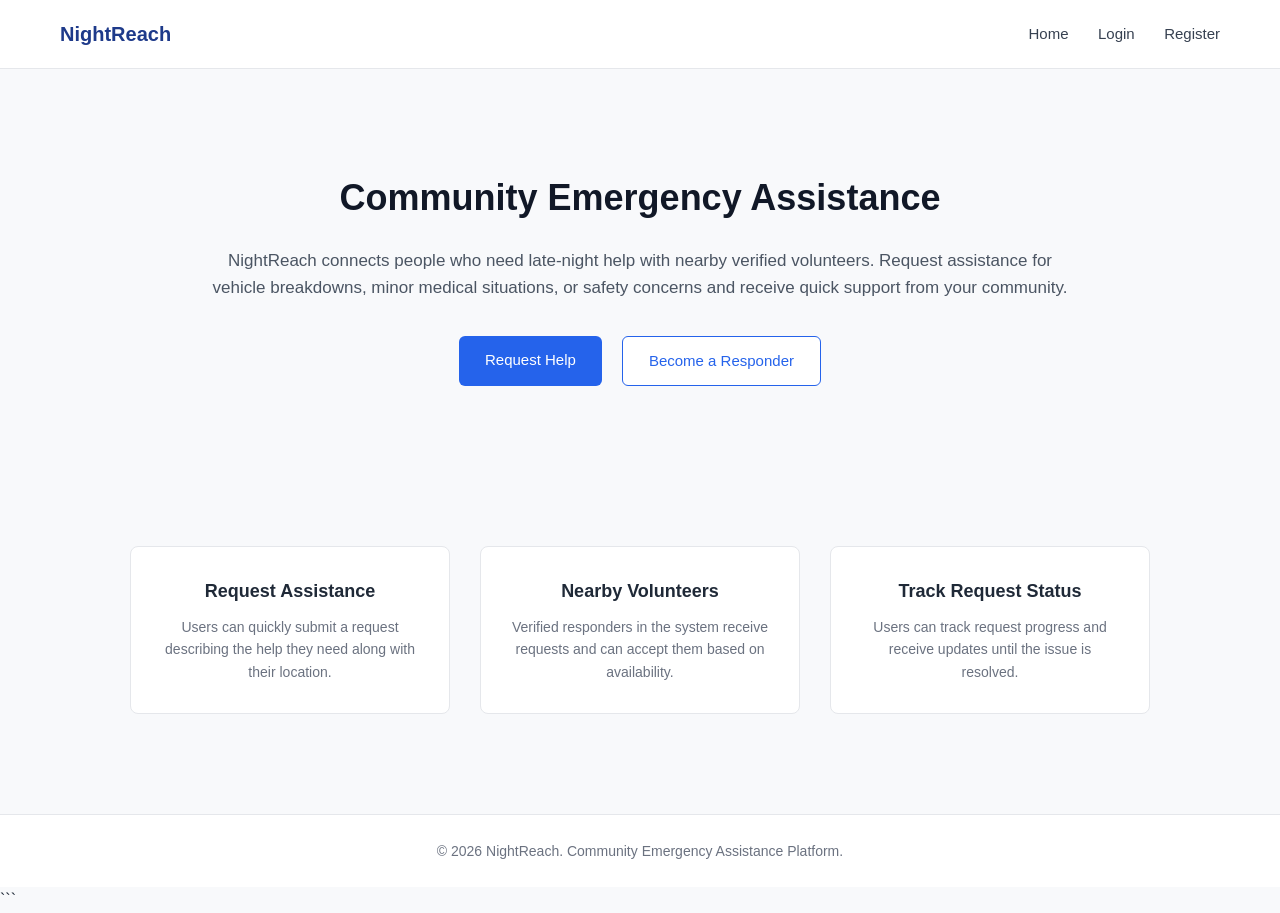
==== index.html @ 80c76813 "index added" ====
<!DOCTYPE html>
<html lang="en">
<head>
<meta charset="UTF-8">
<meta name="viewport" content="width=device-width, initial-scale=1.0">
<title>NightReach - Community Emergency Assistance</title>

<style>

/* ---------- GENERAL ---------- */

*{
margin:0;
padding:0;
box-sizing:border-box;
font-family: Arial, Helvetica, sans-serif;
}

body{
background:#f8f9fb;
color:#1f2937;
line-height:1.6;
}

/* ---------- NAVBAR ---------- */

.navbar{
display:flex;
justify-content:space-between;
align-items:center;
padding:18px 60px;
background:#ffffff;
border-bottom:1px solid #e5e7eb;
}

.logo{
font-size:20px;
font-weight:600;
color:#1e3a8a;
}

.nav-links a{
margin-left:25px;
text-decoration:none;
color:#374151;
font-size:15px;
}

.nav-links a:hover{
color:#2563eb;
}

/* ---------- HERO SECTION ---------- */

.hero{
text-align:center;
padding:100px 20px;
max-width:900px;
margin:auto;
}

.hero h1{
font-size:36px;
margin-bottom:20px;
color:#111827;
}

.hero p{
font-size:17px;
color:#4b5563;
margin-bottom:35px;
}

.hero-buttons{
display:flex;
justify-content:center;
gap:20px;
flex-wrap:wrap;
}

.btn-primary{
background:#2563eb;
color:white;
padding:12px 26px;
border:none;
border-radius:6px;
font-size:15px;
cursor:pointer;
text-decoration:none;
}

.btn-primary:hover{
background:#1e4ed8;
}

.btn-secondary{
background:white;
border:1px solid #2563eb;
color:#2563eb;
padding:12px 26px;
border-radius:6px;
font-size:15px;
cursor:pointer;
text-decoration:none;
}

.btn-secondary:hover{
background:#eff6ff;
}

/* ---------- FEATURES SECTION ---------- */

.features{
padding:60px 40px;
max-width:1100px;
margin:auto;
display:grid;
grid-template-columns:repeat(auto-fit,minmax(250px,1fr));
gap:30px;
}

.feature-card{
background:white;
padding:30px;
border-radius:8px;
border:1px solid #e5e7eb;
text-align:center;
}

.feature-card h3{
margin-bottom:10px;
font-size:18px;
}

.feature-card p{
font-size:14px;
color:#6b7280;
}

/* ---------- FOOTER ---------- */

.footer{
text-align:center;
padding:25px;
background:white;
border-top:1px solid #e5e7eb;
font-size:14px;
color:#6b7280;
margin-top:40px;
}

</style>
</head>

<body>

<!-- NAVBAR -->

<div class="navbar">
<div class="logo">NightReach</div>

<div class="nav-links">
<a href="#">Home</a>
<a href="login.html">Login</a>
<a href="register.html">Register</a>
</div>
</div>


<!-- HERO SECTION -->

<section class="hero">

<h1>Community Emergency Assistance</h1>

<p>
NightReach connects people who need late-night help with nearby verified volunteers.
Request assistance for vehicle breakdowns, minor medical situations, or safety concerns
and receive quick support from your community.
</p>

<div class="hero-buttons">
<a href="user/request_help.html" class="btn-primary">Request Help</a>
<a href="register.html" class="btn-secondary">Become a Responder</a>
</div>

</section>


<!-- FEATURES -->

<section class="features">

<div class="feature-card">
<h3>Request Assistance</h3>
<p>Users can quickly submit a request describing the help they need along with their location.</p>
</div>

<div class="feature-card">
<h3>Nearby Volunteers</h3>
<p>Verified responders in the system receive requests and can accept them based on availability.</p>
</div>

<div class="feature-card">
<h3>Track Request Status</h3>
<p>Users can track request progress and receive updates until the issue is resolved.</p>
</div>

</section>


<!-- FOOTER -->

<div class="footer">
© 2026 NightReach. Community Emergency Assistance Platform.
</div>


</body>
</html>
```
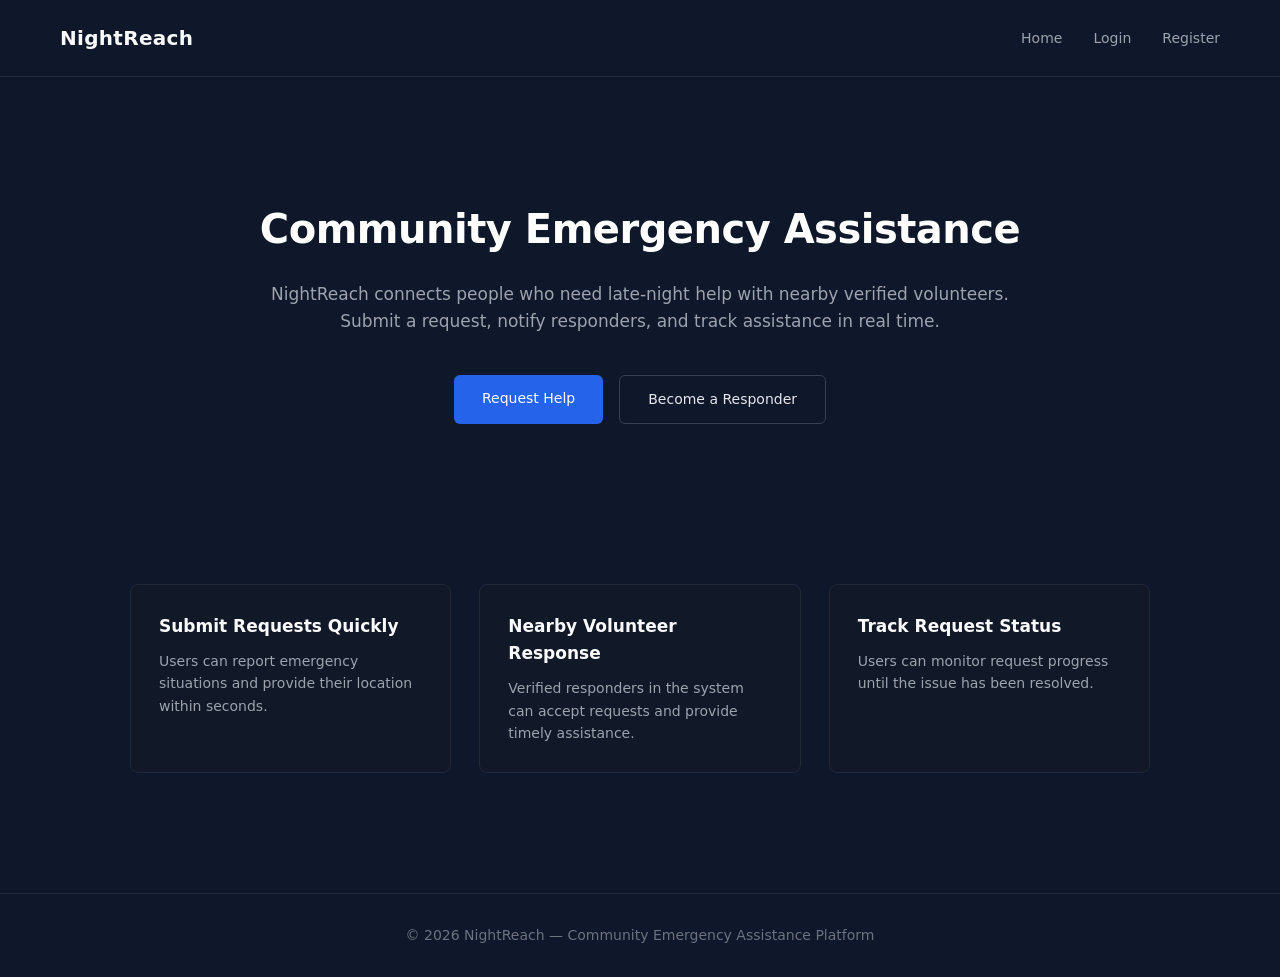
==== commit 3c9ce6f0: "Made index dark theme" ====
--- a/index.html
+++ b/index.html
@@ -1,25 +1,24 @@
-    
 <!DOCTYPE html>
 <html lang="en">
 <head>
 <meta charset="UTF-8">
 <meta name="viewport" content="width=device-width, initial-scale=1.0">
-<title>NightReach - Community Emergency Assistance</title>
+<title>NightReach — Community Emergency Assistance</title>
 
 <style>
 
-/* ---------- GENERAL ---------- */
+/* ---------- RESET ---------- */
 
 *{
 margin:0;
 padding:0;
 box-sizing:border-box;
-font-family: Arial, Helvetica, sans-serif;
+font-family: system-ui, -apple-system, Segoe UI, Roboto, Helvetica, Arial, sans-serif;
 }
 
 body{
-background:#f8f9fb;
-color:#1f2937;
+background:#0f172a;
+color:#e5e7eb;
 line-height:1.6;
 }
 
@@ -29,125 +28,128 @@
 display:flex;
 justify-content:space-between;
 align-items:center;
-padding:18px 60px;
-background:#ffffff;
-border-bottom:1px solid #e5e7eb;
+padding:22px 60px;
+border-bottom:1px solid #1f2937;
 }
 
 .logo{
 font-size:20px;
 font-weight:600;
-color:#1e3a8a;
+letter-spacing:0.3px;
+color:#f9fafb;
 }
 
 .nav-links a{
-margin-left:25px;
+margin-left:26px;
 text-decoration:none;
-color:#374151;
-font-size:15px;
+color:#9ca3af;
+font-size:14px;
+transition:color .2s;
 }
 
 .nav-links a:hover{
-color:#2563eb;
+color:#ffffff;
 }
 
 /* ---------- HERO SECTION ---------- */
 
 .hero{
+max-width:820px;
+margin:auto;
 text-align:center;
-padding:100px 20px;
-max-width:900px;
-margin:auto;
+padding:120px 20px 100px;
 }
 
 .hero h1{
-font-size:36px;
+font-size:40px;
+font-weight:600;
 margin-bottom:20px;
-color:#111827;
+letter-spacing:-0.5px;
+color:#ffffff;
 }
 
 .hero p{
 font-size:17px;
-color:#4b5563;
-margin-bottom:35px;
-}
+color:#9ca3af;
+margin-bottom:40px;
+}
+
+/* ---------- BUTTONS ---------- */
 
 .hero-buttons{
 display:flex;
 justify-content:center;
-gap:20px;
+gap:16px;
 flex-wrap:wrap;
 }
 
 .btn-primary{
 background:#2563eb;
 color:white;
-padding:12px 26px;
-border:none;
+padding:12px 28px;
 border-radius:6px;
-font-size:15px;
-cursor:pointer;
 text-decoration:none;
+font-size:14px;
+font-weight:500;
+transition:background .2s;
 }
 
 .btn-primary:hover{
-background:#1e4ed8;
+background:#1d4ed8;
 }
 
 .btn-secondary{
-background:white;
-border:1px solid #2563eb;
-color:#2563eb;
-padding:12px 26px;
+border:1px solid #374151;
+color:#e5e7eb;
+padding:12px 28px;
 border-radius:6px;
-font-size:15px;
-cursor:pointer;
 text-decoration:none;
+font-size:14px;
+transition:background .2s;
 }
 
 .btn-secondary:hover{
-background:#eff6ff;
-}
-
-/* ---------- FEATURES SECTION ---------- */
+background:#1f2937;
+}
+
+/* ---------- FEATURES ---------- */
 
 .features{
-padding:60px 40px;
 max-width:1100px;
 margin:auto;
+padding:60px 40px;
 display:grid;
-grid-template-columns:repeat(auto-fit,minmax(250px,1fr));
-gap:30px;
+grid-template-columns:repeat(auto-fit,minmax(240px,1fr));
+gap:28px;
 }
 
 .feature-card{
-background:white;
+background:#111827;
+padding:28px;
+border-radius:8px;
+border:1px solid #1f2937;
+}
+
+.feature-card h3{
+font-size:17px;
+margin-bottom:10px;
+color:#f9fafb;
+}
+
+.feature-card p{
+font-size:14px;
+color:#9ca3af;
+}
+
+/* ---------- FOOTER ---------- */
+
+.footer{
+margin-top:60px;
 padding:30px;
-border-radius:8px;
-border:1px solid #e5e7eb;
 text-align:center;
-}
-
-.feature-card h3{
-margin-bottom:10px;
-font-size:18px;
-}
-
-.feature-card p{
-font-size:14px;
+border-top:1px solid #1f2937;
 color:#6b7280;
-}
-
-/* ---------- FOOTER ---------- */
-
-.footer{
-text-align:center;
-padding:25px;
-background:white;
-border-top:1px solid #e5e7eb;
-font-size:14px;
-color:#6b7280;
-margin-top:40px;
+font-size:14px;
 }
 
 </style>
@@ -158,6 +160,7 @@
 <!-- NAVBAR -->
 
 <div class="navbar">
+
 <div class="logo">NightReach</div>
 
 <div class="nav-links">
@@ -165,10 +168,11 @@
 <a href="login.html">Login</a>
 <a href="register.html">Register</a>
 </div>
-</div>
-
-
-<!-- HERO SECTION -->
+
+</div>
+
+
+<!-- HERO -->
 
 <section class="hero">
 
@@ -176,13 +180,19 @@
 
 <p>
 NightReach connects people who need late-night help with nearby verified volunteers.
-Request assistance for vehicle breakdowns, minor medical situations, or safety concerns
-and receive quick support from your community.
+Submit a request, notify responders, and track assistance in real time.
 </p>
 
 <div class="hero-buttons">
-<a href="user/request_help.html" class="btn-primary">Request Help</a>
-<a href="register.html" class="btn-secondary">Become a Responder</a>
+
+<a href="user/request_help.html" class="btn-primary">
+Request Help
+</a>
+
+<a href="register.html" class="btn-secondary">
+Become a Responder
+</a>
+
 </div>
 
 </section>
@@ -193,18 +203,26 @@
 <section class="features">
 
 <div class="feature-card">
-<h3>Request Assistance</h3>
-<p>Users can quickly submit a request describing the help they need along with their location.</p>
+<h3>Submit Requests Quickly</h3>
+<p>
+Users can report emergency situations and provide their location
+within seconds.
+</p>
 </div>
 
 <div class="feature-card">
-<h3>Nearby Volunteers</h3>
-<p>Verified responders in the system receive requests and can accept them based on availability.</p>
+<h3>Nearby Volunteer Response</h3>
+<p>
+Verified responders in the system can accept requests and provide
+timely assistance.
+</p>
 </div>
 
 <div class="feature-card">
 <h3>Track Request Status</h3>
-<p>Users can track request progress and receive updates until the issue is resolved.</p>
+<p>
+Users can monitor request progress until the issue has been resolved.
+</p>
 </div>
 
 </section>
@@ -213,10 +231,9 @@
 <!-- FOOTER -->
 
 <div class="footer">
-© 2026 NightReach. Community Emergency Assistance Platform.
-</div>
-
+© 2026 NightReach — Community Emergency Assistance Platform
+</div>
 
 </body>
 </html>
-```
+
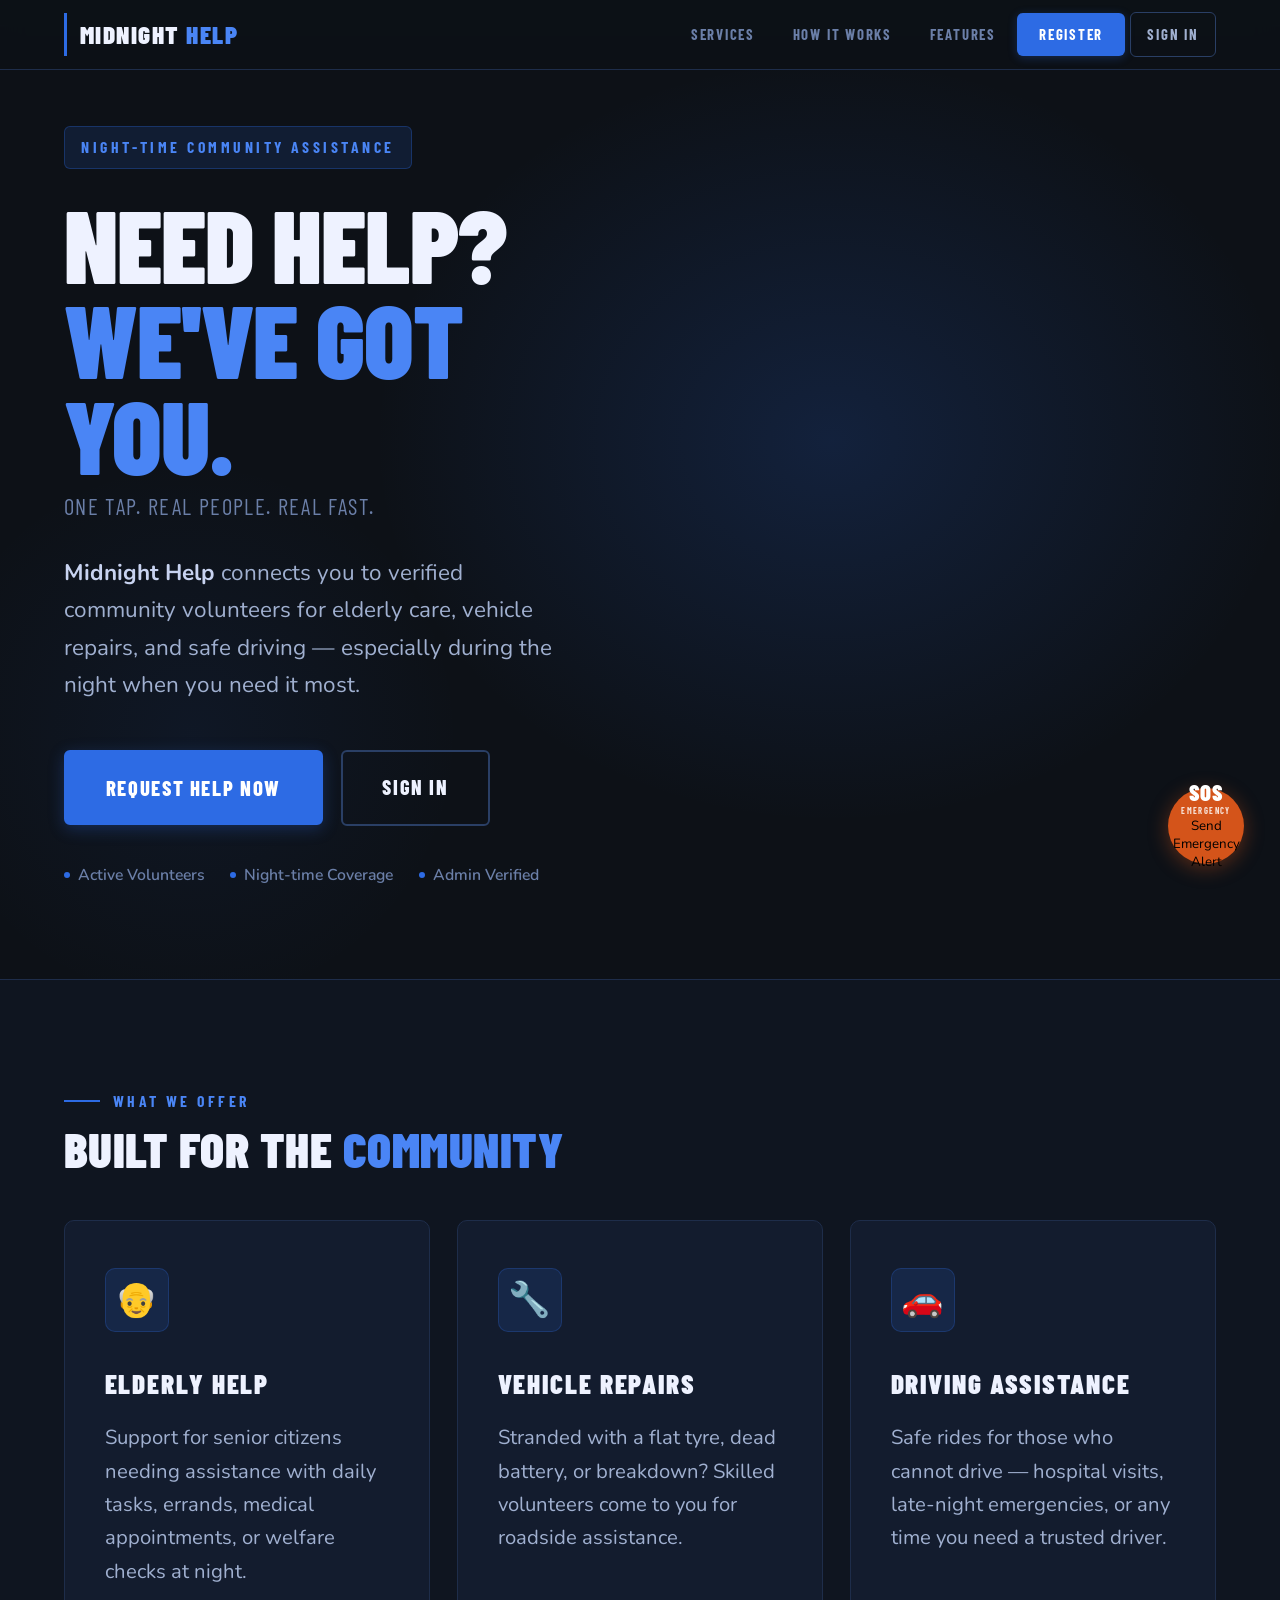
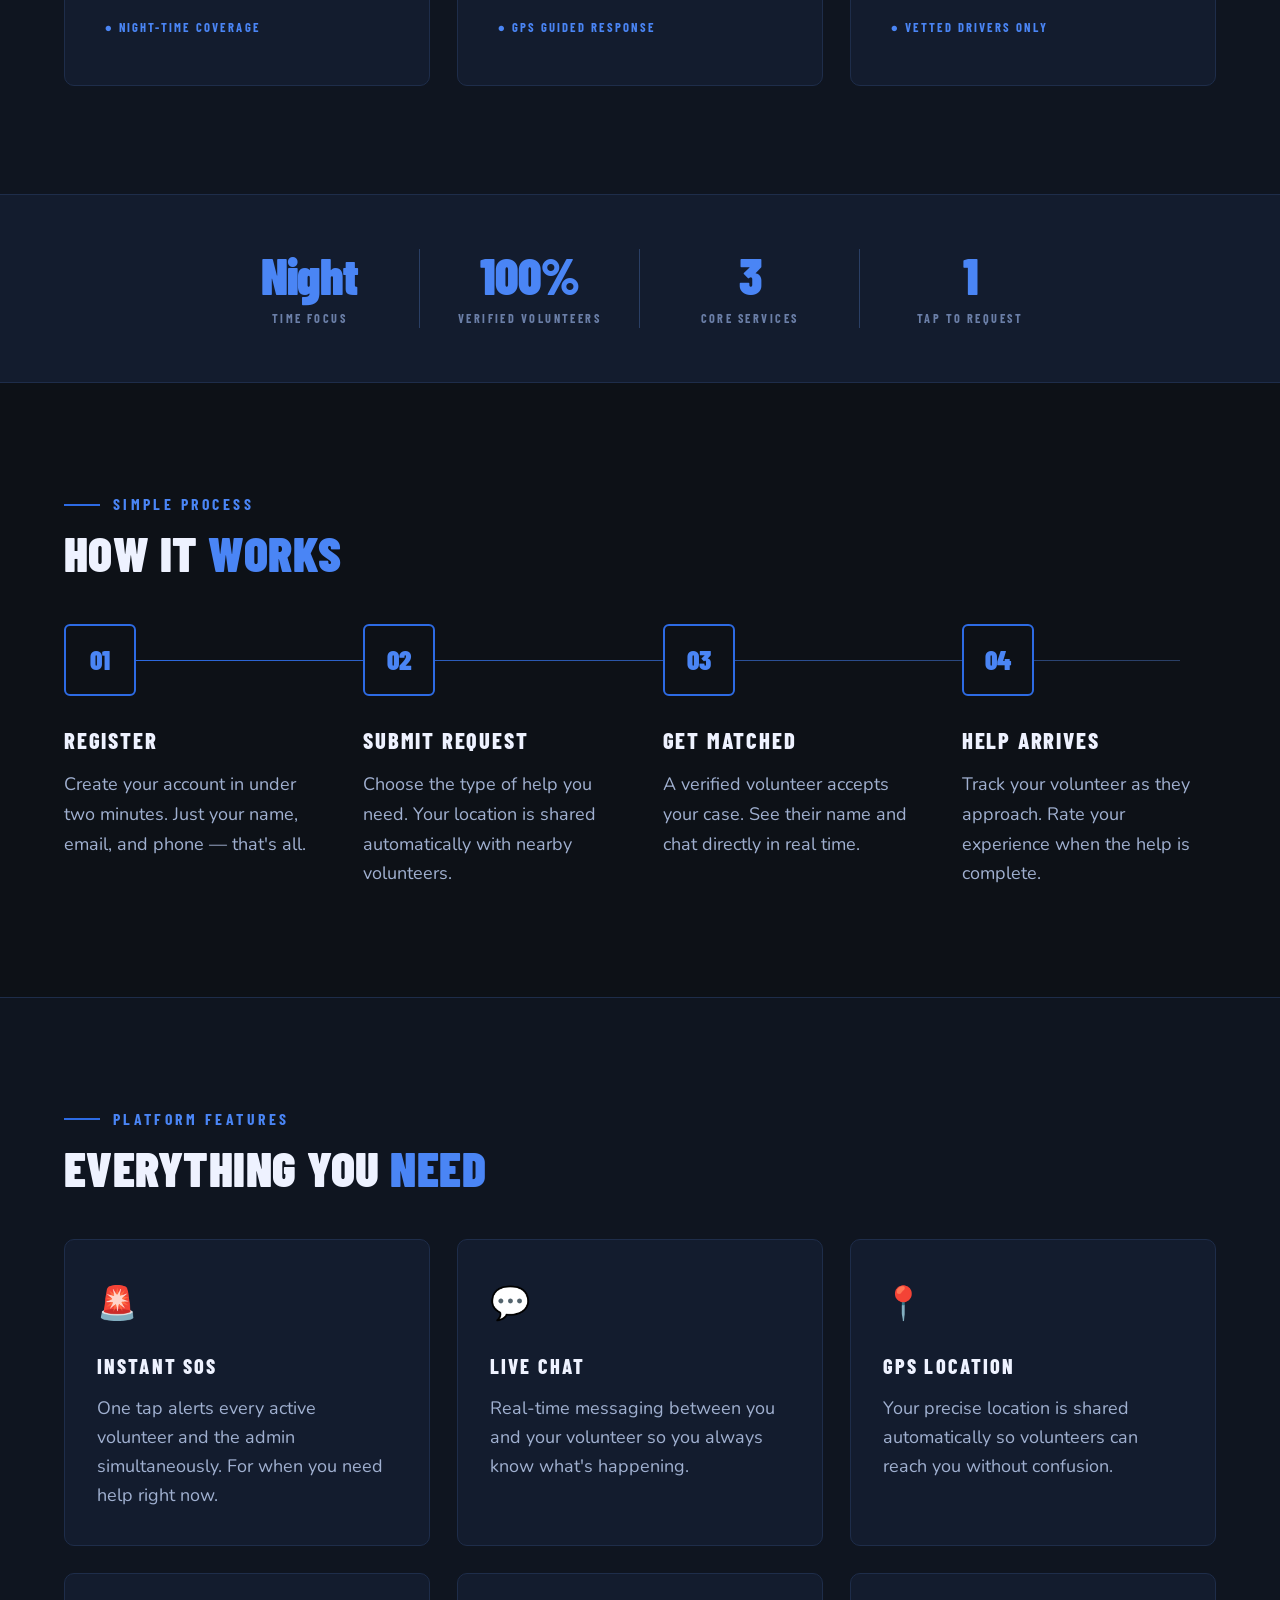
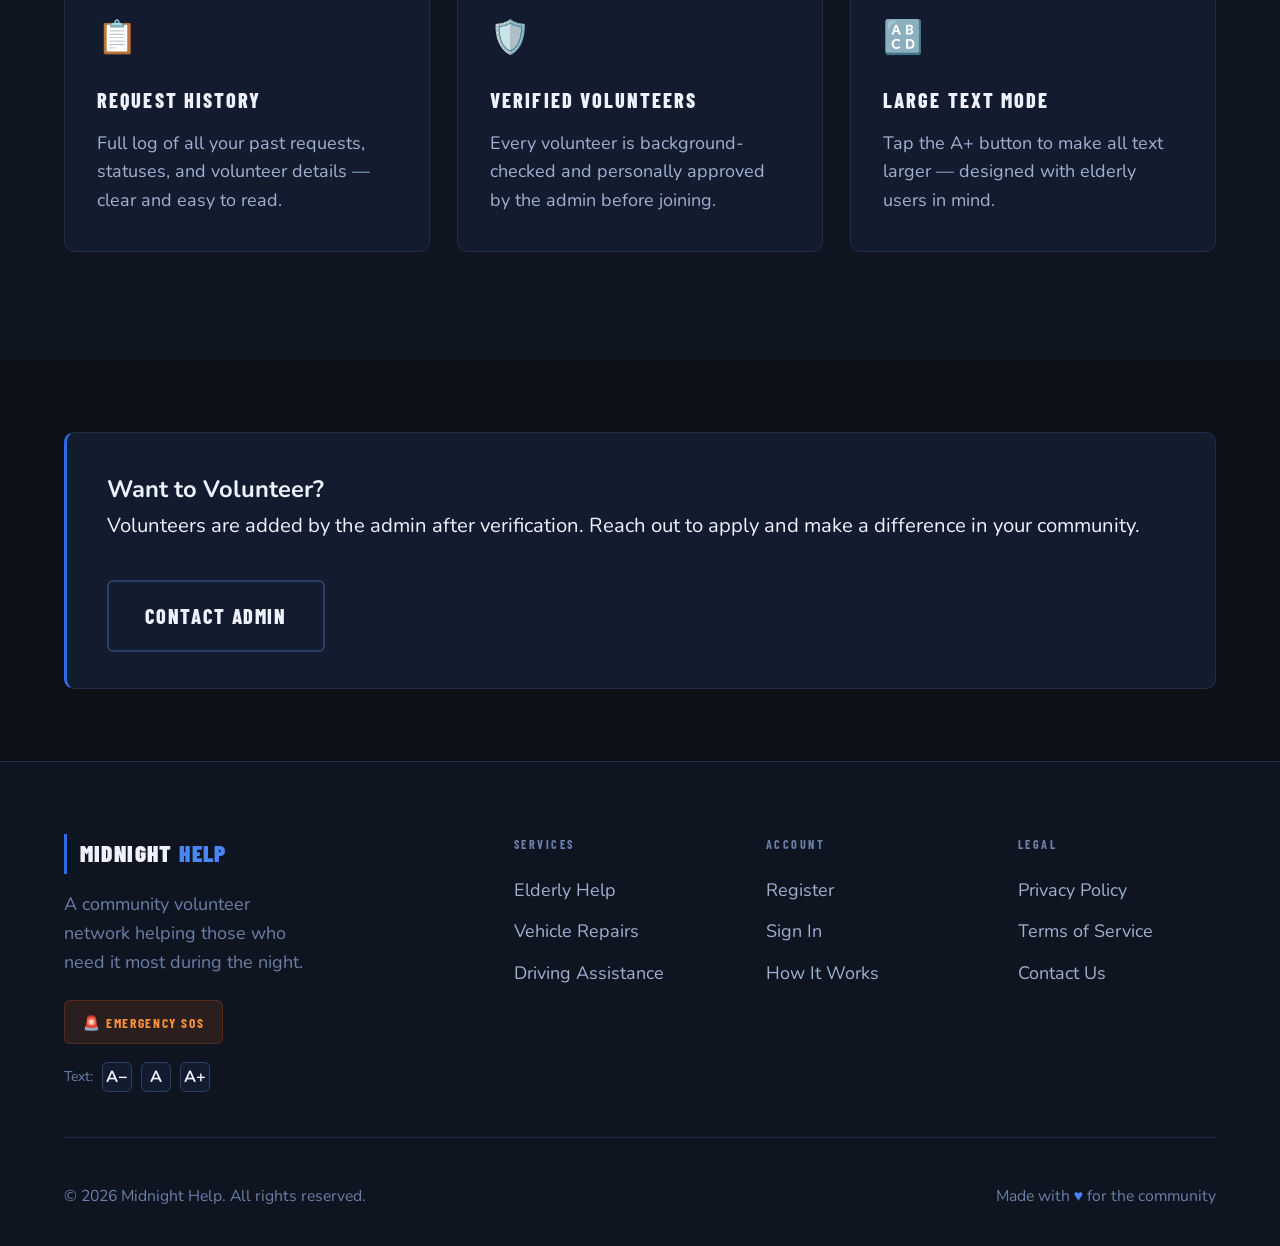
==== commit 5aa37449: "Fixed update index to latest version" ====
--- a/index.html
+++ b/index.html
@@ -1,239 +1,247 @@
 <!DOCTYPE html>
 <html lang="en">
 <head>
-<meta charset="UTF-8">
-<meta name="viewport" content="width=device-width, initial-scale=1.0">
-<title>NightReach — Community Emergency Assistance</title>
-
-<style>
-
-/* ---------- RESET ---------- */
-
-*{
-margin:0;
-padding:0;
-box-sizing:border-box;
-font-family: system-ui, -apple-system, Segoe UI, Roboto, Helvetica, Arial, sans-serif;
-}
-
-body{
-background:#0f172a;
-color:#e5e7eb;
-line-height:1.6;
-}
-
-/* ---------- NAVBAR ---------- */
-
-.navbar{
-display:flex;
-justify-content:space-between;
-align-items:center;
-padding:22px 60px;
-border-bottom:1px solid #1f2937;
-}
-
-.logo{
-font-size:20px;
-font-weight:600;
-letter-spacing:0.3px;
-color:#f9fafb;
-}
-
-.nav-links a{
-margin-left:26px;
-text-decoration:none;
-color:#9ca3af;
-font-size:14px;
-transition:color .2s;
-}
-
-.nav-links a:hover{
-color:#ffffff;
-}
-
-/* ---------- HERO SECTION ---------- */
-
-.hero{
-max-width:820px;
-margin:auto;
-text-align:center;
-padding:120px 20px 100px;
-}
-
-.hero h1{
-font-size:40px;
-font-weight:600;
-margin-bottom:20px;
-letter-spacing:-0.5px;
-color:#ffffff;
-}
-
-.hero p{
-font-size:17px;
-color:#9ca3af;
-margin-bottom:40px;
-}
-
-/* ---------- BUTTONS ---------- */
-
-.hero-buttons{
-display:flex;
-justify-content:center;
-gap:16px;
-flex-wrap:wrap;
-}
-
-.btn-primary{
-background:#2563eb;
-color:white;
-padding:12px 28px;
-border-radius:6px;
-text-decoration:none;
-font-size:14px;
-font-weight:500;
-transition:background .2s;
-}
-
-.btn-primary:hover{
-background:#1d4ed8;
-}
-
-.btn-secondary{
-border:1px solid #374151;
-color:#e5e7eb;
-padding:12px 28px;
-border-radius:6px;
-text-decoration:none;
-font-size:14px;
-transition:background .2s;
-}
-
-.btn-secondary:hover{
-background:#1f2937;
-}
-
-/* ---------- FEATURES ---------- */
-
-.features{
-max-width:1100px;
-margin:auto;
-padding:60px 40px;
-display:grid;
-grid-template-columns:repeat(auto-fit,minmax(240px,1fr));
-gap:28px;
-}
-
-.feature-card{
-background:#111827;
-padding:28px;
-border-radius:8px;
-border:1px solid #1f2937;
-}
-
-.feature-card h3{
-font-size:17px;
-margin-bottom:10px;
-color:#f9fafb;
-}
-
-.feature-card p{
-font-size:14px;
-color:#9ca3af;
-}
-
-/* ---------- FOOTER ---------- */
-
-.footer{
-margin-top:60px;
-padding:30px;
-text-align:center;
-border-top:1px solid #1f2937;
-color:#6b7280;
-font-size:14px;
-}
-
-</style>
+  <meta charset="UTF-8"/><meta name="viewport" content="width=device-width, initial-scale=1.0"/>
+  <title>Midnight Help — Community Assistance Network</title>
+  <link rel="stylesheet" href="css/base.css"/>
+  <link rel="stylesheet" href="css/nav.css"/>
+  <link rel="stylesheet" href="css/hero.css"/>
+  <link rel="stylesheet" href="css/sections.css"/>
 </head>
-
 <body>
-
-<!-- NAVBAR -->
-
-<div class="navbar">
-
-<div class="logo">NightReach</div>
-
-<div class="nav-links">
-<a href="#">Home</a>
-<a href="login.html">Login</a>
-<a href="register.html">Register</a>
+<a href="#main-content" class="skip-link">Skip to main content</a>
+
+<nav class="site-nav" role="navigation">
+  <a href="index.html" class="nav-logo"><div class="nav-logo-text">Midnight <span>Help</span></div></a>
+  <ul class="nav-links">
+    <li><a href="#services">Services</a></li>
+    <li><a href="#how">How It Works</a></li>
+    <li><a href="#features">Features</a></li>
+    <li><a href="register.html" class="nav-register">Register</a></li>
+    <li><a href="signin.html" class="nav-signin">Sign In</a></li>
+  </ul>
+  <button class="nav-hamburger" aria-label="Open menu" aria-expanded="false"><span></span><span></span><span></span></button>
+</nav>
+<div class="nav-drawer" id="nav-drawer">
+  <a href="#services">Services</a>
+  <a href="#how">How It Works</a>
+  <a href="#features">Features</a>
+  <a href="register.html" class="drawer-register">Register</a>
+  <a href="signin.html">Sign In</a>
+  <a href="#" onclick="openSOSModal();return false;" style="color:var(--sos-light)">🚨 Emergency SOS</a>
 </div>
 
+<main id="main-content">
+
+  <!-- HERO -->
+  <section class="hero" id="home">
+    <div class="hero-glow"></div>
+    <div class="hero-grid-lines"></div>
+    <div class="hero-content">
+      <div class="hero-eyebrow">Night-time Community Assistance</div>
+      <h1 class="hero-title">Need Help?<span class="line-blue">We've Got<br>You.</span></h1>
+      <p class="hero-tagline">One Tap. Real People. Real Fast.</p>
+      <p class="hero-sub"><strong>Midnight Help</strong> connects you to verified community volunteers for elderly care, vehicle repairs, and safe driving — especially during the night when you need it most.</p>
+      <div class="hero-actions">
+        <a href="register.html" class="btn btn-primary" style="font-size:1.15rem;padding:1rem 2.2rem;">Request Help Now</a>
+        <a href="signin.html" class="btn btn-outline">Sign In</a>
+      </div>
+      <div class="hero-trust">
+        <div class="hero-trust-item"><span class="dot"></span>Active Volunteers</div>
+        <div class="hero-trust-item"><span class="dot"></span>Night-time Coverage</div>
+        <div class="hero-trust-item"><span class="dot"></span>Admin Verified</div>
+      </div>
+    </div>
+  </section>
+
+  <!-- SERVICES -->
+  <section id="services" class="section">
+    <div class="section-eyebrow">What We Offer</div>
+    <h2 class="section-title">Built for the <span class="accent">Community</span></h2>
+    <div class="services-grid reveal">
+      <div class="service-card">
+        <div class="service-icon-wrap">👴</div>
+        <h3 class="service-name">Elderly Help</h3>
+        <p class="service-desc">Support for senior citizens needing assistance with daily tasks, errands, medical appointments, or welfare checks at night.</p>
+        <div class="service-tag">● Night-time Coverage</div>
+      </div>
+      <div class="service-card">
+        <div class="service-icon-wrap">🔧</div>
+        <h3 class="service-name">Vehicle Repairs</h3>
+        <p class="service-desc">Stranded with a flat tyre, dead battery, or breakdown? Skilled volunteers come to you for roadside assistance.</p>
+        <div class="service-tag">● GPS Guided Response</div>
+      </div>
+      <div class="service-card">
+        <div class="service-icon-wrap">🚗</div>
+        <h3 class="service-name">Driving Assistance</h3>
+        <p class="service-desc">Safe rides for those who cannot drive — hospital visits, late-night emergencies, or any time you need a trusted driver.</p>
+        <div class="service-tag">● Vetted Drivers Only</div>
+      </div>
+    </div>
+  </section>
+
+  <!-- STATS -->
+  <div class="stats-strip reveal">
+    <div class="stat"><div class="stat-num">Night</div><div class="stat-label">Time Focus</div></div>
+    <div class="stat"><div class="stat-num">100%</div><div class="stat-label">Verified Volunteers</div></div>
+    <div class="stat"><div class="stat-num">3</div><div class="stat-label">Core Services</div></div>
+    <div class="stat"><div class="stat-num">1</div><div class="stat-label">Tap to Request</div></div>
+  </div>
+
+  <!-- HOW IT WORKS -->
+  <section id="how" class="section">
+    <div class="section-eyebrow">Simple Process</div>
+    <h2 class="section-title">How It <span class="accent">Works</span></h2>
+    <div class="steps-wrapper reveal">
+      <div class="steps-grid">
+        <div class="step reveal reveal-delay-1">
+          <div class="step-number">01</div>
+          <h3 class="step-title">Register</h3>
+          <p class="step-desc">Create your account in under two minutes. Just your name, email, and phone — that's all.</p>
+        </div>
+        <div class="step reveal reveal-delay-2">
+          <div class="step-number">02</div>
+          <h3 class="step-title">Submit Request</h3>
+          <p class="step-desc">Choose the type of help you need. Your location is shared automatically with nearby volunteers.</p>
+        </div>
+        <div class="step reveal reveal-delay-3">
+          <div class="step-number">03</div>
+          <h3 class="step-title">Get Matched</h3>
+          <p class="step-desc">A verified volunteer accepts your case. See their name and chat directly in real time.</p>
+        </div>
+        <div class="step reveal">
+          <div class="step-number">04</div>
+          <h3 class="step-title">Help Arrives</h3>
+          <p class="step-desc">Track your volunteer as they approach. Rate your experience when the help is complete.</p>
+        </div>
+      </div>
+    </div>
+  </section>
+
+  <!-- FEATURES -->
+  <section id="features" class="section">
+    <div class="section-eyebrow">Platform Features</div>
+    <h2 class="section-title">Everything You <span class="accent">Need</span></h2>
+    <div class="features-grid reveal">
+      <div class="feature-card">
+        <span class="feature-icon">🚨</span>
+        <h3 class="feature-name">Instant SOS</h3>
+        <p class="feature-desc">One tap alerts every active volunteer and the admin simultaneously. For when you need help right now.</p>
+      </div>
+      <div class="feature-card">
+        <span class="feature-icon">💬</span>
+        <h3 class="feature-name">Live Chat</h3>
+        <p class="feature-desc">Real-time messaging between you and your volunteer so you always know what's happening.</p>
+      </div>
+      <div class="feature-card">
+        <span class="feature-icon">📍</span>
+        <h3 class="feature-name">GPS Location</h3>
+        <p class="feature-desc">Your precise location is shared automatically so volunteers can reach you without confusion.</p>
+      </div>
+      <div class="feature-card">
+        <span class="feature-icon">📋</span>
+        <h3 class="feature-name">Request History</h3>
+        <p class="feature-desc">Full log of all your past requests, statuses, and volunteer details — clear and easy to read.</p>
+      </div>
+      <div class="feature-card">
+        <span class="feature-icon">🛡️</span>
+        <h3 class="feature-name">Verified Volunteers</h3>
+        <p class="feature-desc">Every volunteer is background-checked and personally approved by the admin before joining.</p>
+      </div>
+      <div class="feature-card">
+        <span class="feature-icon">🔠</span>
+        <h3 class="feature-name">Large Text Mode</h3>
+        <p class="feature-desc">Tap the A+ button to make all text larger — designed with elderly users in mind.</p>
+      </div>
+    </div>
+  </section>
+
+  <!-- VOLUNTEER BANNER -->
+  <div class="volunteer-banner reveal">
+    <div>
+      <h3>Want to Volunteer?</h3>
+      <p>Volunteers are added by the admin after verification. Reach out to apply and make a difference in your community.</p>
+    </div>
+    <a href="mailto:admin@midnighthelp.org" class="btn btn-outline">Contact Admin</a>
+  </div>
+
+</main>
+
+<!-- FOOTER -->
+<footer class="site-footer">
+  <div class="footer-top">
+    <div class="footer-brand">
+      <div class="nav-logo-text" style="font-size:1.3rem;">Midnight <span>Help</span></div>
+      <p>A community volunteer network helping those who need it most during the night.</p>
+      <button class="footer-emergency" onclick="openSOSModal()">🚨 Emergency SOS</button>
+      <div class="footer-a11y" style="margin-top:1rem;">
+        <span>Text:</span>
+        <button class="font-size-btn" data-action="decrease">A−</button>
+        <button class="font-size-btn" data-action="reset">A</button>
+        <button class="font-size-btn" data-action="increase">A+</button>
+      </div>
+    </div>
+    <div class="footer-col">
+      <h4>Services</h4>
+      <ul>
+        <li><a href="#services">Elderly Help</a></li>
+        <li><a href="#services">Vehicle Repairs</a></li>
+        <li><a href="#services">Driving Assistance</a></li>
+      </ul>
+    </div>
+    <div class="footer-col">
+      <h4>Account</h4>
+      <ul>
+        <li><a href="register.html">Register</a></li>
+        <li><a href="signin.html">Sign In</a></li>
+        <li><a href="#how">How It Works</a></li>
+      </ul>
+    </div>
+    <div class="footer-col">
+      <h4>Legal</h4>
+      <ul>
+        <li><a href="#">Privacy Policy</a></li>
+        <li><a href="#">Terms of Service</a></li>
+        <li><a href="mailto:admin@midnighthelp.org">Contact Us</a></li>
+      </ul>
+    </div>
+  </div>
+  <div class="footer-bottom">
+    <p>© 2026 Midnight Help. All rights reserved.</p>
+    <p>Made with <span>♥</span> for the community</p>
+  </div>
+</footer>
+
+<!-- SOS MODAL -->
+<div class="modal-overlay" id="sos-modal-overlay" role="dialog" aria-modal="true" onclick="closeSOSModal(event)" hidden>
+  <div class="modal" style="border-top-color:var(--sos)">
+    <button class="modal-close-btn" onclick="closeSOSModal(event)">✕</button>
+    <div class="sos-modal-icon">🚨</div>
+    <h2 class="sos-modal-title">Emergency SOS</h2>
+    <div class="sos-modal-warning">This will <strong>immediately alert all active volunteers and the admin</strong>. Use only for genuine emergencies.</div>
+    <div class="field"><label for="sos-name">Your Name <span style="color:var(--muted);font-size:.72rem">(optional)</span></label><input type="text" id="sos-name" placeholder="e.g. Rajan Pillai"/></div>
+    <div class="field"><label for="sos-detail">Describe your emergency <span style="color:var(--sos-light)">*</span></label><input type="text" id="sos-detail" placeholder="e.g. Tyre burst on NH66 near Varkala"/></div>
+    <div class="field">
+      <label for="sos-location">Your Location</label>
+      <div style="display:flex;gap:.6rem">
+        <input type="text" id="sos-location" placeholder="Auto-detect or type here" style="flex:1" readonly/>
+        <button id="sos-locate-btn" class="btn btn-outline btn-sm" style="white-space:nowrap">📍 Locate Me</button>
+      </div>
+    </div>
+    <button class="btn btn-sos" id="sos-send-btn" onclick="sendSOS()" style="width:100%;margin-top:.5rem;font-size:1.05rem;padding:1rem">🚨 Send Emergency Alert</button>
+    <div class="sos-confirm-box" id="sos-confirm-box">✓ Alert Sent — Volunteers &amp; admin notified. Help is on the way.</div>
+  </div>
 </div>
 
-
-<!-- HERO -->
-
-<section class="hero">
-
-<h1>Community Emergency Assistance</h1>
-
-<p>
-NightReach connects people who need late-night help with nearby verified volunteers.
-Submit a request, notify responders, and track assistance in real time.
-</p>
-
-<div class="hero-buttons">
-
-<a href="user/request_help.html" class="btn-primary">
-Request Help
-</a>
-
-<a href="register.html" class="btn-secondary">
-Become a Responder
-</a>
-
-</div>
-
-</section>
-
-
-<!-- FEATURES -->
-
-<section class="features">
-
-<div class="feature-card">
-<h3>Submit Requests Quickly</h3>
-<p>
-Users can report emergency situations and provide their location
-within seconds.
-</p>
-</div>
-
-<div class="feature-card">
-<h3>Nearby Volunteer Response</h3>
-<p>
-Verified responders in the system can accept requests and provide
-timely assistance.
-</p>
-</div>
-
-<div class="feature-card">
-<h3>Track Request Status</h3>
-<p>
-Users can monitor request progress until the issue has been resolved.
-</p>
-</div>
-
-</section>
-
-
-<!-- FOOTER -->
-
-<div class="footer">
-© 2026 NightReach — Community Emergency Assistance Platform
-</div>
-
+<div id="site-toast" class="toast" role="status" aria-live="polite"></div>
+
+<button class="sos-float" onclick="openSOSModal()" aria-label="Emergency SOS" title="Emergency SOS">
+  <span class="sos-float-text">SOS</span>
+  <span class="sos-float-label">Emergency</span>
+  <div class="sos-tooltip">Send Emergency Alert</div>
+</button>
+
+<script src="js/main.js"></script>
+<script src="js/sos.js"></script>
 </body>
 </html>
-
--- a/css/base.css
+++ b/css/base.css
@@ -0,0 +1,172 @@
+/* ═══════════════════════════════════════════════
+   MIDNIGHT HELP — BASE.CSS
+   Razorpay-inspired: Deep Navy + Cobalt Blue
+═══════════════════════════════════════════════ */
+@import url('https://fonts.googleapis.com/css2?family=Barlow+Condensed:wght@400;600;700;800;900&family=Nunito:wght@300;400;500;600;700&display=swap');
+
+:root {
+  --bg-base:      #0d1117;
+  --bg-dark:      #0f1520;
+  --bg-surface:   #131c2e;
+  --bg-elevated:  #1a2540;
+  --bg-overlay:   #1e2d4a;
+  --border:       #1e2d4a;
+  --border-lit:   #2a3f65;
+  --border-bright:#3a5585;
+  --blue:         #2d6be4;
+  --blue-bright:  #4a85f5;
+  --blue-dark:    #1e52c0;
+  --blue-dim:     rgba(45,107,228,0.14);
+  --blue-glow:    rgba(45,107,228,0.28);
+  --sos:          #d4541a;
+  --sos-dark:     #a83e10;
+  --sos-dim:      rgba(212,84,26,0.14);
+  --white:        #eef2ff;
+  --off-white:    #c8d3f0;
+  --muted:        #6b7fa8;
+  --text:         #a0b0d0;
+  --font-display: 'Barlow Condensed', sans-serif;
+  --font-body:    'Nunito', sans-serif;
+  --text-xs:   0.875rem;
+  --text-sm:   1rem;
+  --text-base: 1.125rem;
+  --text-lg:   1.25rem;
+  --text-xl:   1.5rem;
+  --text-2xl:  2rem;
+  --text-3xl:  2.75rem;
+  --text-hero: clamp(3.5rem, 8vw, 6.5rem);
+  --gap-sm:  0.75rem;
+  --gap-md:  1.5rem;
+  --gap-lg:  2.5rem;
+  --gap-xl:  4rem;
+  --gap-2xl: 6rem;
+  --radius-sm: 6px;
+  --radius-md: 10px;
+  --ease: 0.22s ease;
+}
+
+*,*::before,*::after{box-sizing:border-box;margin:0;padding:0;}
+html{scroll-behavior:smooth;font-size:18px;}
+body{background:var(--bg-base);color:var(--white);font-family:var(--font-body);font-size:var(--text-base);line-height:1.7;overflow-x:hidden;-webkit-font-smoothing:antialiased;}
+a{color:inherit;text-decoration:none;}
+ul{list-style:none;}
+img,svg{display:block;max-width:100%;}
+button{cursor:pointer;border:none;font-family:var(--font-body);background:none;}
+:focus-visible{outline:2px solid var(--blue-bright);outline-offset:3px;}
+
+.skip-link{position:absolute;top:-100%;left:1rem;background:var(--blue);color:#fff;padding:0.6rem 1.2rem;font-family:var(--font-display);font-weight:700;letter-spacing:0.08em;text-transform:uppercase;z-index:9999;transition:top 0.2s;border-radius:var(--radius-sm);}
+.skip-link:focus{top:1rem;}
+.sr-only{position:absolute;width:1px;height:1px;padding:0;margin:-1px;overflow:hidden;clip:rect(0,0,0,0);white-space:nowrap;border:0;}
+
+.section{padding:var(--gap-2xl) 5vw;}
+
+.section-eyebrow{display:flex;align-items:center;gap:0.7rem;font-family:var(--font-display);font-size:var(--text-xs);font-weight:700;letter-spacing:0.22em;text-transform:uppercase;color:var(--blue-bright);margin-bottom:0.5rem;}
+.section-eyebrow::before{content:'';display:block;width:2rem;height:2px;background:var(--blue);flex-shrink:0;}
+
+.section-title{font-family:var(--font-display);font-size:clamp(2rem,4vw,var(--text-3xl));font-weight:900;letter-spacing:0.01em;text-transform:uppercase;line-height:1.05;color:var(--white);margin-bottom:var(--gap-lg);}
+.section-title .accent{color:var(--blue-bright);}
+
+.reveal{opacity:0;transform:translateY(24px);transition:opacity 0.55s ease,transform 0.55s ease;}
+.reveal.visible{opacity:1;transform:none;}
+.reveal-delay-1{transition-delay:0.1s;}
+.reveal-delay-2{transition-delay:0.2s;}
+.reveal-delay-3{transition-delay:0.3s;}
+
+/* BUTTONS */
+.btn{display:inline-flex;align-items:center;justify-content:center;gap:0.55rem;font-family:var(--font-display);font-weight:800;letter-spacing:0.08em;text-transform:uppercase;padding:0.95rem 2rem;font-size:var(--text-base);border:2px solid transparent;border-radius:var(--radius-sm);transition:background var(--ease),border-color var(--ease),transform 0.15s,box-shadow 0.15s;min-height:54px;cursor:pointer;}
+.btn:hover{transform:translateY(-1px);}
+.btn:active{transform:translateY(0);}
+.btn-primary{background:var(--blue);color:#fff;border-color:var(--blue);box-shadow:0 4px 16px var(--blue-glow);}
+.btn-primary:hover{background:var(--blue-bright);border-color:var(--blue-bright);}
+.btn-outline{background:transparent;color:var(--white);border-color:var(--border-lit);}
+.btn-outline:hover{border-color:var(--blue-bright);color:var(--blue-bright);}
+.btn-ghost{background:transparent;color:var(--text);border-color:transparent;padding:0.8rem 1.2rem;}
+.btn-ghost:hover{color:var(--white);}
+.btn-sos{background:var(--sos);color:#fff;border-color:var(--sos);box-shadow:0 4px 16px rgba(212,84,26,0.3);}
+.btn-sos:hover{background:var(--sos-dark);border-color:var(--sos-dark);}
+.btn-sm{padding:0.5rem 1rem;font-size:var(--text-xs);min-height:36px;}
+.btn-danger{background:rgba(200,40,40,0.15);color:#f87171;border-color:rgba(200,40,40,0.3);}
+.btn-danger:hover{background:rgba(200,40,40,0.25);}
+.btn-success{background:rgba(22,163,74,0.15);color:#4ade80;border-color:rgba(22,163,74,0.3);}
+.btn-success:hover{background:rgba(22,163,74,0.25);}
+
+/* BADGE */
+.badge{display:inline-flex;align-items:center;gap:0.3rem;padding:0.22rem 0.65rem;border-radius:20px;font-family:var(--font-display);font-size:0.68rem;font-weight:700;letter-spacing:0.1em;text-transform:uppercase;}
+.badge-blue{background:var(--blue-dim);color:var(--blue-bright);border:1px solid rgba(45,107,228,0.3);}
+.badge-green{background:rgba(22,163,74,0.12);color:#4ade80;border:1px solid rgba(22,163,74,0.3);}
+.badge-amber{background:rgba(212,84,26,0.12);color:#fb923c;border:1px solid rgba(212,84,26,0.3);}
+.badge-gray{background:rgba(100,120,160,0.1);color:var(--muted);border:1px solid var(--border-lit);}
+.badge-red{background:rgba(200,40,40,0.12);color:#f87171;border:1px solid rgba(200,40,40,0.3);}
+
+/* CARD */
+.card{background:var(--bg-surface);border:1px solid var(--border);border-radius:var(--radius-md);padding:1.8rem;transition:border-color var(--ease),background var(--ease);}
+.card:hover{border-color:var(--border-lit);background:var(--bg-elevated);}
+
+/* MODAL */
+.modal-overlay{position:fixed;inset:0;z-index:600;background:rgba(5,10,20,0.92);display:none;align-items:center;justify-content:center;padding:1.5rem;}
+.modal-overlay.active{display:flex;}
+@keyframes modal-in{from{opacity:0;transform:scale(0.95) translateY(-10px);}to{opacity:1;transform:none;}}
+.modal{background:var(--bg-elevated);border:1px solid var(--border-lit);border-top:3px solid var(--blue);border-radius:var(--radius-md);width:100%;max-width:500px;padding:2.6rem 2.2rem;position:relative;animation:modal-in 0.22s ease;}
+.modal-close-btn{position:absolute;top:1rem;right:1rem;width:40px;height:40px;display:flex;align-items:center;justify-content:center;color:var(--muted);font-size:1.2rem;border-radius:50%;transition:color var(--ease),background var(--ease);}
+.modal-close-btn:hover{color:var(--white);background:rgba(255,255,255,0.05);}
+
+/* TOAST */
+.toast{position:fixed;bottom:7rem;left:50%;transform:translateX(-50%) translateY(16px);background:var(--bg-elevated);border:1px solid var(--border-lit);border-left:3px solid var(--blue);border-radius:var(--radius-sm);padding:0.9rem 1.4rem;font-size:var(--text-sm);color:var(--white);z-index:700;opacity:0;transition:opacity 0.3s,transform 0.3s;pointer-events:none;white-space:nowrap;max-width:90vw;}
+.toast.show{opacity:1;transform:translateX(-50%) translateY(0);}
+
+/* FONT SIZE CONTROL */
+.font-size-control{display:flex;align-items:center;gap:0.5rem;margin-bottom:1rem;}
+.font-size-control span{font-size:var(--text-xs);color:var(--muted);font-family:var(--font-display);letter-spacing:0.1em;text-transform:uppercase;}
+.font-size-btn{width:30px;height:30px;background:var(--bg-surface);border:1px solid var(--border-lit);color:var(--white);display:flex;align-items:center;justify-content:center;font-weight:700;cursor:pointer;font-size:0.9rem;border-radius:var(--radius-sm);transition:background var(--ease),border-color var(--ease);}
+.font-size-btn:hover{background:var(--bg-overlay);border-color:var(--blue);}
+
+.divider{border:none;border-top:1px solid var(--border);margin:0;}
+
+/* DASHBOARD LAYOUT */
+.dash-layout{display:grid;grid-template-columns:240px 1fr;min-height:100vh;}
+.dash-sidebar{background:var(--bg-dark);border-right:1px solid var(--border);display:flex;flex-direction:column;position:sticky;top:0;height:100vh;overflow-y:auto;}
+.dash-main{background:var(--bg-base);overflow-y:auto;}
+.dash-sidebar-logo{padding:1.6rem 1.4rem;border-bottom:1px solid var(--border);display:flex;align-items:center;gap:0.6rem;}
+.dash-sidebar-logo .logo-text{font-family:var(--font-display);font-size:1.25rem;font-weight:900;letter-spacing:0.06em;text-transform:uppercase;color:var(--white);padding-left:0.6rem;border-left:3px solid var(--blue);}
+.dash-sidebar-logo .logo-text span{color:var(--blue-bright);}
+.dash-nav{padding:1rem 0.8rem;flex:1;}
+.dash-nav-section{margin-bottom:1.6rem;}
+.dash-nav-label{font-family:var(--font-display);font-size:0.65rem;font-weight:700;letter-spacing:0.2em;text-transform:uppercase;color:var(--muted);padding:0 0.6rem;margin-bottom:0.5rem;}
+.dash-nav-link{display:flex;align-items:center;gap:0.75rem;padding:0.75rem 0.8rem;border-radius:var(--radius-sm);font-size:var(--text-sm);color:var(--text);font-weight:600;transition:background var(--ease),color var(--ease);min-height:48px;cursor:pointer;width:100%;text-align:left;border:none;}
+.dash-nav-link .nav-icon{font-size:1.1rem;flex-shrink:0;width:22px;text-align:center;}
+.dash-nav-link:hover{background:var(--bg-surface);color:var(--white);}
+.dash-nav-link.active{background:var(--blue-dim);color:var(--blue-bright);border-left:3px solid var(--blue);}
+.dash-sidebar-bottom{padding:1rem;border-top:1px solid var(--border);}
+.dash-header{padding:1.4rem 2rem;border-bottom:1px solid var(--border);display:flex;align-items:center;justify-content:space-between;background:var(--bg-dark);position:sticky;top:0;z-index:50;}
+.dash-header-title{font-family:var(--font-display);font-size:var(--text-xl);font-weight:800;letter-spacing:0.04em;text-transform:uppercase;color:var(--white);}
+.dash-content{padding:2rem;}
+.dash-grid-2{display:grid;grid-template-columns:1fr 1fr;gap:1.5rem;}
+.dash-grid-3{display:grid;grid-template-columns:repeat(3,1fr);gap:1.5rem;}
+.dash-grid-4{display:grid;grid-template-columns:repeat(4,1fr);gap:1.5rem;}
+.stat-card{background:var(--bg-surface);border:1px solid var(--border);border-radius:var(--radius-md);padding:1.4rem 1.6rem;}
+.stat-card-num{font-family:var(--font-display);font-size:var(--text-3xl);font-weight:900;color:var(--white);line-height:1;margin-bottom:0.3rem;}
+.stat-card-label{font-size:var(--text-xs);color:var(--muted);font-family:var(--font-display);letter-spacing:0.12em;text-transform:uppercase;}
+.stat-card-icon{font-size:1.6rem;margin-bottom:0.8rem;}
+
+/* TABLE */
+.data-table{width:100%;border-collapse:collapse;}
+.data-table th{font-family:var(--font-display);font-size:0.7rem;font-weight:700;letter-spacing:0.16em;text-transform:uppercase;color:var(--muted);padding:0.75rem 1rem;text-align:left;border-bottom:1px solid var(--border);white-space:nowrap;}
+.data-table td{padding:0.9rem 1rem;border-bottom:1px solid var(--border);font-size:var(--text-sm);color:var(--text);vertical-align:middle;}
+.data-table tr:last-child td{border-bottom:none;}
+.data-table tr:hover td{background:rgba(45,107,228,0.04);}
+.table-wrap{background:var(--bg-surface);border:1px solid var(--border);border-radius:var(--radius-md);overflow:hidden;overflow-x:auto;}
+
+/* FORM FIELD */
+.field{display:flex;flex-direction:column;gap:0.4rem;margin-bottom:1.2rem;}
+.field label{font-family:var(--font-display);font-size:0.75rem;font-weight:700;letter-spacing:0.14em;text-transform:uppercase;color:var(--off-white);}
+.field input,.field select,.field textarea{background:var(--bg-surface);border:1.5px solid var(--border-lit);color:var(--white);padding:0.85rem 1rem;font-family:var(--font-body);font-size:var(--text-base);width:100%;outline:none;transition:border-color var(--ease),background var(--ease);border-radius:var(--radius-sm);min-height:52px;-webkit-appearance:none;appearance:none;}
+.field input::placeholder,.field textarea::placeholder{color:#3a4f70;font-size:var(--text-sm);}
+.field input:focus,.field select:focus,.field textarea:focus{border-color:var(--blue);background:var(--bg-elevated);}
+.field select option{background:var(--bg-elevated);color:var(--white);}
+.field textarea{min-height:90px;resize:vertical;}
+.field-error{font-size:0.75rem;color:#f87171;display:none;align-items:center;gap:0.3rem;}
+.field-error.visible{display:flex;}
+.field-hint{font-size:0.78rem;color:var(--muted);line-height:1.45;}
+.form-row-2{display:grid;grid-template-columns:1fr 1fr;gap:1rem;}
+@media(max-width:480px){.form-row-2{grid-template-columns:1fr;}.dash-layout{grid-template-columns:1fr;}.dash-sidebar{position:fixed;left:-240px;z-index:300;height:100vh;transition:left 0.3s;}.dash-sidebar.open{left:0;}}
+@media(max-width:768px){.dash-grid-4{grid-template-columns:1fr 1fr;}.dash-grid-3{grid-template-columns:1fr;}.dash-grid-2{grid-template-columns:1fr;}}
--- a/css/nav.css
+++ b/css/nav.css
@@ -0,0 +1,25 @@
+/* NAV.CSS */
+.site-nav{position:fixed;top:0;left:0;right:0;z-index:400;height:70px;display:flex;align-items:center;justify-content:space-between;padding:0 5vw;background:rgba(13,17,23,0.95);backdrop-filter:blur(14px);border-bottom:1px solid var(--border);}
+.nav-logo{display:flex;align-items:center;text-decoration:none;}
+.nav-logo-text{font-family:var(--font-display);font-size:1.4rem;font-weight:900;letter-spacing:0.06em;text-transform:uppercase;color:var(--white);padding-left:0.7rem;border-left:3px solid var(--blue);}
+.nav-logo-text span{color:var(--blue-bright);}
+.nav-links{display:flex;align-items:center;gap:0.3rem;}
+.nav-links a{font-family:var(--font-display);font-size:0.82rem;font-weight:700;letter-spacing:0.12em;text-transform:uppercase;color:var(--muted);padding:0.5rem 0.9rem;border-radius:var(--radius-sm);transition:color var(--ease),background var(--ease);min-height:42px;display:flex;align-items:center;}
+.nav-links a:hover,.nav-links a.active{color:var(--white);}
+.nav-links .nav-register{background:var(--blue);color:#fff !important;padding:0.5rem 1.2rem;box-shadow:0 2px 10px var(--blue-glow);}
+.nav-links .nav-register:hover{background:var(--blue-bright);}
+.nav-links .nav-signin{border:1px solid var(--border-lit);color:var(--text) !important;}
+.nav-links .nav-signin:hover{border-color:var(--blue-bright);color:var(--blue-bright) !important;}
+.nav-hamburger{display:none;flex-direction:column;gap:5px;width:44px;height:44px;align-items:center;justify-content:center;border:1px solid var(--border-lit);border-radius:var(--radius-sm);padding:0.5rem;}
+.nav-hamburger span{display:block;width:20px;height:2px;background:var(--white);transition:transform 0.25s,opacity 0.25s;}
+.nav-hamburger.open span:nth-child(1){transform:rotate(45deg) translate(5px,5px);}
+.nav-hamburger.open span:nth-child(2){opacity:0;}
+.nav-hamburger.open span:nth-child(3){transform:rotate(-45deg) translate(5px,-5px);}
+.nav-drawer{position:fixed;top:70px;left:0;right:0;background:var(--bg-dark);border-bottom:1px solid var(--border);z-index:399;padding:1.2rem 5vw 1.8rem;display:flex;flex-direction:column;gap:0.2rem;transform:translateY(-110%);transition:transform 0.3s ease;}
+.nav-drawer.open{transform:translateY(0);}
+.nav-drawer a{font-family:var(--font-display);font-size:1rem;font-weight:700;letter-spacing:0.1em;text-transform:uppercase;color:var(--text);padding:0.8rem 0;border-bottom:1px solid var(--border);display:flex;align-items:center;gap:0.7rem;min-height:52px;transition:color var(--ease);}
+.nav-drawer a:last-child{border-bottom:none;}
+.nav-drawer a:hover{color:var(--blue-bright);}
+.nav-drawer a.drawer-register{color:var(--blue-bright);}
+.nav-spacer{height:70px;}
+@media(max-width:820px){.nav-links{display:none;}.nav-hamburger{display:flex;}}
--- a/css/hero.css
+++ b/css/hero.css
@@ -0,0 +1,34 @@
+/* HERO.CSS */
+.hero{position:relative;min-height:100vh;display:flex;align-items:center;padding:7rem 5vw 5rem;overflow:hidden;}
+.hero-glow{position:absolute;inset:0;background:radial-gradient(ellipse 55% 60% at 65% 45%,rgba(45,107,228,0.18) 0%,transparent 65%),radial-gradient(ellipse 30% 40% at 15% 75%,rgba(45,107,228,0.07) 0%,transparent 70%);pointer-events:none;z-index:0;}
+.hero-grid{position:absolute;inset:0;background-image:linear-gradient(var(--border) 1px,transparent 1px),linear-gradient(90deg,var(--border) 1px,transparent 1px);background-size:60px 60px;opacity:0.25;pointer-events:none;z-index:0;}
+.hero-content{position:relative;z-index:1;max-width:660px;}
+.hero-eyebrow{display:inline-flex;align-items:center;gap:0.7rem;font-family:var(--font-display);font-size:var(--text-xs);font-weight:700;letter-spacing:0.22em;text-transform:uppercase;color:var(--blue-bright);margin-bottom:1.5rem;padding:0.4rem 0.9rem;border:1px solid rgba(45,107,228,0.3);background:var(--blue-dim);border-radius:var(--radius-sm);}
+.hero-title{font-family:var(--font-display);font-size:var(--text-hero);font-weight:900;text-transform:uppercase;letter-spacing:-0.01em;line-height:0.93;color:var(--white);margin-bottom:0.3rem;}
+.hero-title .line-blue{color:var(--blue-bright);display:block;}
+.hero-tagline{font-family:var(--font-display);font-size:clamp(1rem,2vw,1.25rem);font-weight:400;letter-spacing:0.06em;text-transform:uppercase;color:var(--muted);margin-bottom:1.6rem;}
+.hero-sub{font-size:var(--text-lg);color:var(--text);line-height:1.65;max-width:500px;margin-bottom:2.6rem;}
+.hero-sub strong{color:var(--off-white);font-weight:700;}
+.hero-actions{display:flex;flex-wrap:wrap;gap:1rem;align-items:center;}
+.hero-actions .btn{font-size:var(--text-base);padding:1.05rem 2.2rem;min-height:58px;}
+.hero-trust{margin-top:2rem;display:flex;align-items:center;gap:1.4rem;flex-wrap:wrap;}
+.hero-trust-item{display:flex;align-items:center;gap:0.45rem;font-size:var(--text-xs);color:var(--muted);font-weight:600;}
+.hero-trust-item .dot{width:6px;height:6px;background:var(--blue);border-radius:50%;flex-shrink:0;animation:pulse-dot 2s ease-in-out infinite;}
+@keyframes pulse-dot{0%,100%{opacity:1;}50%{opacity:0.35;}}
+@keyframes fade-up{from{opacity:0;transform:translateY(18px);}to{opacity:1;transform:none;}}
+.hero-eyebrow{animation:fade-up 0.6s ease 0.1s both;}
+.hero-title{animation:fade-up 0.6s ease 0.22s both;}
+.hero-tagline{animation:fade-up 0.6s ease 0.32s both;}
+.hero-sub{animation:fade-up 0.6s ease 0.4s both;}
+.hero-actions{animation:fade-up 0.6s ease 0.5s both;}
+.hero-trust{animation:fade-up 0.6s ease 0.6s both;}
+
+/* SOS FLOAT */
+.sos-float{position:fixed;bottom:2rem;right:2rem;z-index:500;width:76px;height:76px;border-radius:50%;background:var(--sos);display:flex;flex-direction:column;align-items:center;justify-content:center;gap:1px;cursor:pointer;border:none;box-shadow:0 4px 20px rgba(212,84,26,0.4);animation:sos-ring 2.4s ease-in-out infinite;transition:transform 0.15s,box-shadow 0.15s;}
+.sos-float:hover{transform:scale(1.08);box-shadow:0 6px 30px rgba(212,84,26,0.55);}
+.sos-float:active{transform:scale(0.97);}
+.sos-float-text{font-family:var(--font-display);font-size:1.25rem;font-weight:900;color:#fff;letter-spacing:0.05em;line-height:1;}
+.sos-float-label{font-family:var(--font-display);font-size:0.48rem;font-weight:700;color:rgba(255,255,255,0.82);letter-spacing:0.16em;text-transform:uppercase;}
+@keyframes sos-ring{0%{box-shadow:0 4px 20px rgba(212,84,26,0.4),0 0 0 0 rgba(212,84,26,0.5);}65%{box-shadow:0 4px 20px rgba(212,84,26,0.4),0 0 0 20px rgba(212,84,26,0);}100%{box-shadow:0 4px 20px rgba(212,84,26,0.4),0 0 0 0 rgba(212,84,26,0);}}
+
+@media(max-width:640px){.hero{padding:6rem 5vw 4rem;min-height:auto;}.hero-actions{flex-direction:column;align-items:flex-start;}.hero-actions .btn{width:100%;justify-content:center;}.sos-float{width:66px;height:66px;bottom:1.5rem;right:1.5rem;}}
--- a/css/sections.css
+++ b/css/sections.css
@@ -0,0 +1,75 @@
+/* SECTIONS.CSS */
+
+/* SERVICES */
+#services{background:var(--bg-dark);padding:var(--gap-2xl) 5vw;border-top:1px solid var(--border);}
+.services-grid{display:grid;grid-template-columns:repeat(3,1fr);gap:1.5rem;}
+.service-card{background:var(--bg-surface);border:1px solid var(--border);border-radius:var(--radius-md);padding:2.6rem 2.2rem;display:flex;flex-direction:column;position:relative;overflow:hidden;transition:border-color var(--ease),background var(--ease),transform var(--ease);}
+.service-card::before{content:'';position:absolute;top:0;left:0;right:0;height:3px;background:var(--blue);transform:scaleX(0);transform-origin:left;transition:transform 0.35s ease;}
+.service-card:hover{border-color:var(--border-lit);background:var(--bg-elevated);transform:translateY(-3px);}
+.service-card:hover::before{transform:scaleX(1);}
+.service-icon-wrap{width:64px;height:64px;background:var(--blue-dim);border:1px solid rgba(45,107,228,0.25);border-radius:var(--radius-md);display:flex;align-items:center;justify-content:center;margin-bottom:1.6rem;font-size:1.9rem;flex-shrink:0;transition:background var(--ease);}
+.service-card:hover .service-icon-wrap{background:rgba(45,107,228,0.22);}
+.service-name{font-family:var(--font-display);font-size:var(--text-xl);font-weight:900;letter-spacing:0.07em;text-transform:uppercase;color:var(--white);margin-bottom:0.8rem;}
+.service-desc{font-size:var(--text-base);line-height:1.65;color:var(--text);flex-grow:1;}
+.service-tag{margin-top:1.6rem;display:inline-flex;align-items:center;gap:0.45rem;font-family:var(--font-display);font-size:0.7rem;font-weight:700;letter-spacing:0.16em;text-transform:uppercase;color:var(--blue-bright);}
+@media(max-width:860px){.services-grid{grid-template-columns:1fr;}.service-card{padding:2rem 1.8rem;}}
+
+/* STATS */
+.stats-strip{background:var(--bg-surface);border-top:1px solid var(--border);border-bottom:1px solid var(--border);padding:3rem 5vw;display:flex;align-items:stretch;justify-content:center;gap:0;}
+.stat{flex:1;max-width:220px;text-align:center;padding:0 2rem;border-right:1px solid var(--border-lit);}
+.stat:last-child{border-right:none;}
+.stat-num{font-family:var(--font-display);font-size:clamp(2.4rem,4vw,3.2rem);font-weight:900;color:var(--blue-bright);line-height:1;letter-spacing:-0.02em;}
+.stat-label{font-family:var(--font-display);font-size:0.68rem;font-weight:700;letter-spacing:0.2em;text-transform:uppercase;color:var(--muted);margin-top:0.4rem;}
+@media(max-width:640px){.stats-strip{flex-wrap:wrap;gap:2rem;padding:2.4rem 5vw;}.stat{border-right:none;flex-basis:40%;padding:0;}}
+
+/* HOW IT WORKS */
+#how{background:var(--bg-base);padding:var(--gap-2xl) 5vw;}
+.steps-grid{display:grid;grid-template-columns:repeat(4,1fr);gap:var(--gap-lg);position:relative;z-index:1;}
+.steps-grid::before{content:'';position:absolute;top:2rem;left:2rem;right:2rem;height:1px;background:linear-gradient(90deg,var(--blue) 0%,var(--border-lit) 100%);z-index:0;}
+.step{display:flex;flex-direction:column;position:relative;z-index:1;}
+.step-number{width:4rem;height:4rem;background:var(--bg-base);border:2px solid var(--blue);border-radius:var(--radius-sm);display:flex;align-items:center;justify-content:center;font-family:var(--font-display);font-size:1.5rem;font-weight:900;color:var(--blue-bright);margin-bottom:1.4rem;transition:background var(--ease);}
+.step:hover .step-number{background:var(--blue-dim);}
+.step-title{font-family:var(--font-display);font-size:var(--text-lg);font-weight:800;letter-spacing:0.08em;text-transform:uppercase;color:var(--white);margin-bottom:0.6rem;}
+.step-desc{font-size:var(--text-sm);color:var(--text);line-height:1.65;}
+@media(max-width:900px){.steps-grid::before{display:none;}.steps-grid{grid-template-columns:repeat(2,1fr);gap:var(--gap-md);}}
+@media(max-width:480px){.steps-grid{grid-template-columns:1fr;}}
+
+/* FEATURES */
+#features{background:var(--bg-dark);padding:var(--gap-2xl) 5vw;border-top:1px solid var(--border);}
+.features-grid{display:grid;grid-template-columns:repeat(3,1fr);gap:1.5rem;}
+.feature-card{background:var(--bg-surface);border:1px solid var(--border);border-radius:var(--radius-md);padding:2rem 1.8rem;display:flex;flex-direction:column;gap:0.6rem;transition:border-color var(--ease),background var(--ease);}
+.feature-card:hover{border-color:var(--border-lit);background:var(--bg-elevated);}
+.feature-icon{font-size:1.8rem;margin-bottom:0.4rem;display:block;}
+.feature-name{font-family:var(--font-display);font-size:var(--text-base);font-weight:800;letter-spacing:0.1em;text-transform:uppercase;color:var(--white);}
+.feature-desc{font-size:var(--text-sm);color:var(--text);line-height:1.6;}
+@media(max-width:860px){.features-grid{grid-template-columns:repeat(2,1fr);}}
+@media(max-width:480px){.features-grid{grid-template-columns:1fr;}}
+
+/* VOLUNTEER BANNER */
+.volunteer-banner{background:var(--bg-surface);border:1px solid var(--border);border-left:3px solid var(--blue);border-radius:var(--radius-md);padding:2rem 2.2rem;display:flex;align-items:center;justify-content:space-between;gap:2rem;flex-wrap:wrap;margin:var(--gap-xl) 5vw;}
+.volunteer-banner-text h3{font-family:var(--font-display);font-size:var(--text-xl);font-weight:900;text-transform:uppercase;letter-spacing:0.06em;color:var(--white);margin-bottom:0.3rem;}
+.volunteer-banner-text p{font-size:var(--text-sm);color:var(--text);}
+
+/* SOS MODAL */
+.sos-modal-icon{width:66px;height:66px;border-radius:50%;background:var(--sos);display:flex;align-items:center;justify-content:center;font-size:1.7rem;margin:0 auto 1.3rem;}
+.sos-modal-title{font-family:var(--font-display);font-size:var(--text-2xl);font-weight:900;letter-spacing:0.06em;text-transform:uppercase;text-align:center;color:var(--white);margin-bottom:0.5rem;}
+.sos-modal-warning{background:var(--sos-dim);border:1px solid rgba(212,84,26,0.3);border-radius:var(--radius-sm);padding:0.9rem 1rem;font-size:var(--text-sm);color:var(--off-white);text-align:center;line-height:1.55;margin-bottom:1.6rem;}
+.sos-confirm-box{background:rgba(22,163,74,0.1);border:1px solid rgba(22,163,74,0.3);border-radius:var(--radius-sm);padding:1.1rem;text-align:center;font-family:var(--font-display);font-size:var(--text-lg);font-weight:800;letter-spacing:0.07em;text-transform:uppercase;color:#4ade80;display:none;margin-top:1rem;}
+
+/* FOOTER */
+.site-footer{background:var(--bg-dark);border-top:1px solid var(--border);padding:4rem 5vw 2rem;}
+.footer-top{display:grid;grid-template-columns:2fr 1fr 1fr 1fr;gap:3rem;margin-bottom:2.5rem;padding-bottom:2.5rem;border-bottom:1px solid var(--border);}
+.footer-brand p{font-size:var(--text-sm);color:var(--muted);margin-top:0.9rem;line-height:1.6;max-width:250px;}
+.footer-emergency{margin-top:1.3rem;display:inline-flex;align-items:center;gap:0.6rem;padding:0.7rem 1rem;background:var(--sos-dim);border:1px solid rgba(212,84,26,0.25);border-radius:var(--radius-sm);font-family:var(--font-display);font-size:0.75rem;font-weight:700;letter-spacing:0.12em;text-transform:uppercase;color:#fb923c;cursor:pointer;transition:background var(--ease);}
+.footer-emergency:hover{background:rgba(212,84,26,0.22);}
+.footer-a11y{display:flex;align-items:center;gap:0.5rem;margin-top:0.8rem;}
+.footer-a11y span:first-child{font-size:0.78rem;color:var(--muted);}
+.footer-col h4{font-family:var(--font-display);font-size:0.68rem;font-weight:700;letter-spacing:0.2em;text-transform:uppercase;color:var(--muted);margin-bottom:1.1rem;}
+.footer-col ul{display:flex;flex-direction:column;gap:0.6rem;}
+.footer-col ul a{font-size:var(--text-sm);color:var(--text);transition:color var(--ease);min-height:28px;display:flex;align-items:center;}
+.footer-col ul a:hover{color:var(--blue-bright);}
+.footer-bottom{display:flex;justify-content:space-between;align-items:center;flex-wrap:wrap;gap:1rem;}
+.footer-bottom p{font-size:var(--text-xs);color:var(--muted);}
+.footer-bottom span{color:var(--blue-bright);}
+@media(max-width:860px){.footer-top{grid-template-columns:1fr 1fr;}.footer-brand{grid-column:1/-1;}}
+@media(max-width:480px){.footer-top{grid-template-columns:1fr;}.volunteer-banner{flex-direction:column;}}
